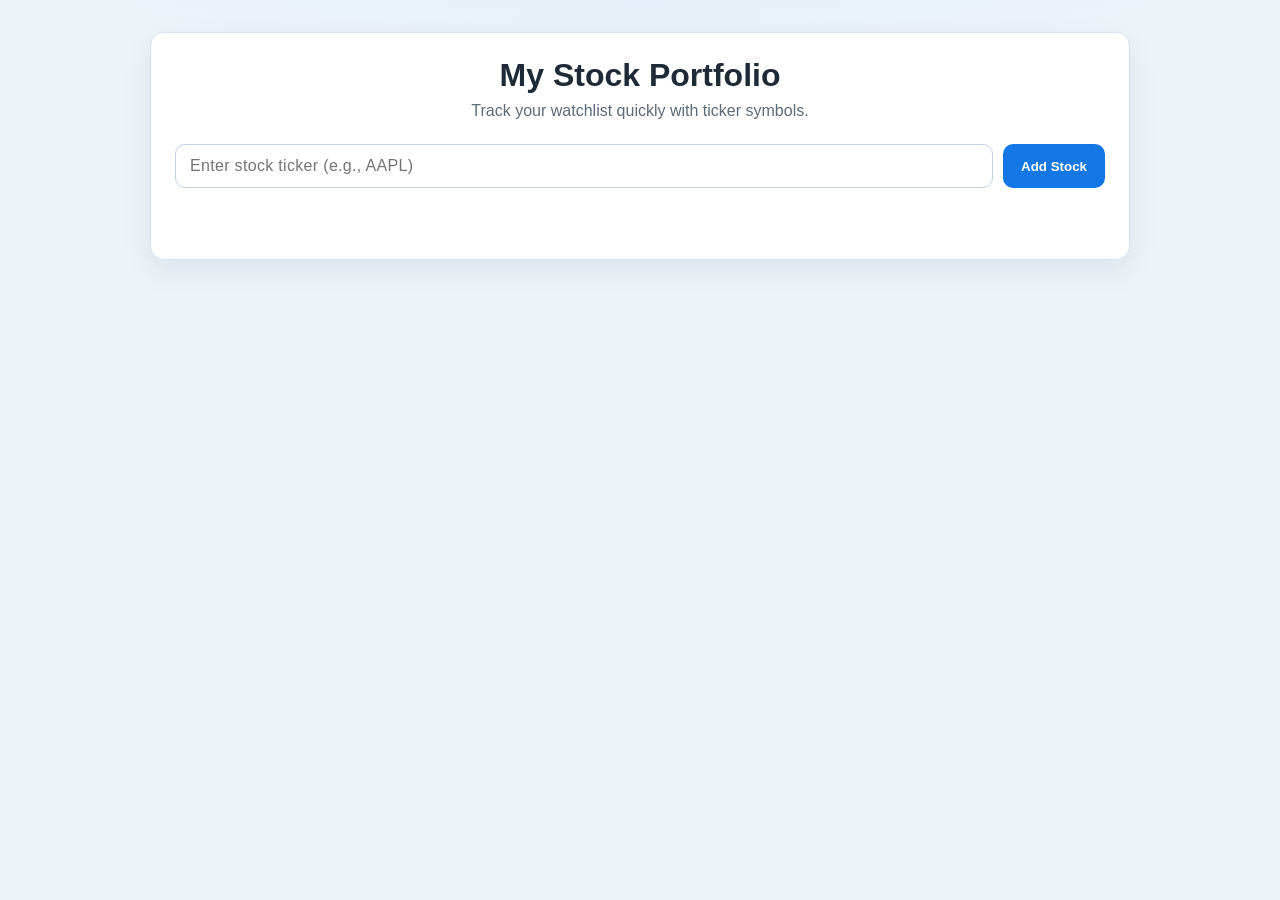
==== index.html @ 28786acb "Rebuild stock tracker page and update project files" ====
<!DOCTYPE html>
<html lang="en">
<head>
    <meta charset="UTF-8">
    <meta name="viewport" content="width=device-width, initial-scale=1.0">
    <title>Stock Tracker</title>
    <link rel="stylesheet" href="style.css">
</head>
<body>
    <main class="page">
        <div class="container">
            <h1>My Stock Portfolio</h1>
            <p class="subtitle">Track your watchlist quickly with ticker symbols.</p>

            <form id="add-stock-form" class="input-container">
                <label class="sr-only" for="stock-ticker-input">Stock ticker</label>
                <input
                    type="text"
                    id="stock-ticker-input"
                    maxlength="8"
                    autocomplete="off"
                    placeholder="Enter stock ticker (e.g., AAPL)"
                >
                <button id="add-stock-btn" type="submit">Add Stock</button>
            </form>

            <p id="form-message" class="form-message" aria-live="polite"></p>
            <div id="stock-list" class="stock-list"></div>
        </div>
    </main>
    <script src="main.js"></script>
</body>
</html>
---- style.css ----
:root {
    --bg: #eef3f8;
    --text: #1f2a37;
    --muted: #5e6b7a;
    --panel: #ffffff;
    --panel-border: #d9e3ee;
    --focus: #1477e6;
    --focus-dark: #0f58ac;
}

* {
    box-sizing: border-box;
}

body {
    margin: 0;
    font-family: "Segoe UI", Tahoma, Geneva, Verdana, sans-serif;
    color: var(--text);
    background:
        radial-gradient(1200px 450px at 50% -200px, #d9e9fb 0%, transparent 70%),
        var(--bg);
}

.page {
    min-height: 100vh;
    padding: 32px 16px;
}

.container {
    max-width: 980px;
    margin: 0 auto;
    padding: 24px;
    background: var(--panel);
    border: 1px solid var(--panel-border);
    border-radius: 14px;
    box-shadow: 0 12px 30px rgba(20, 53, 88, 0.08);
}

h1 {
    margin: 0;
    text-align: center;
}

.subtitle {
    margin: 8px 0 24px;
    text-align: center;
    color: var(--muted);
}

.input-container {
    display: grid;
    grid-template-columns: 1fr auto;
    gap: 10px;
}

#stock-ticker-input {
    width: 100%;
    padding: 12px 14px;
    border: 1px solid #bfd1e2;
    border-radius: 10px;
    font-size: 1rem;
    letter-spacing: 0.02em;
}

#stock-ticker-input:focus {
    outline: 3px solid rgba(20, 119, 230, 0.2);
    border-color: var(--focus);
}

#add-stock-btn {
    border: 0;
    border-radius: 10px;
    padding: 0 18px;
    background: var(--focus);
    color: #fff;
    font-weight: 600;
    cursor: pointer;
}

#add-stock-btn:hover {
    background: var(--focus-dark);
}

.form-message {
    min-height: 1.4em;
    margin: 10px 2px 0;
    color: #9e2f2f;
    font-size: 0.95rem;
}

.stock-list {
    margin-top: 16px;
    display: grid;
    grid-template-columns: repeat(auto-fill, minmax(220px, 1fr));
    gap: 12px;
}

stock-card {
    display: block;
}

.sr-only {
    position: absolute;
    width: 1px;
    height: 1px;
    padding: 0;
    margin: -1px;
    overflow: hidden;
    clip: rect(0, 0, 0, 0);
    white-space: nowrap;
    border: 0;
}

@media (max-width: 640px) {
    .container {
        padding: 18px;
    }

    .input-container {
        grid-template-columns: 1fr;
    }

    #add-stock-btn {
        height: 44px;
    }
}
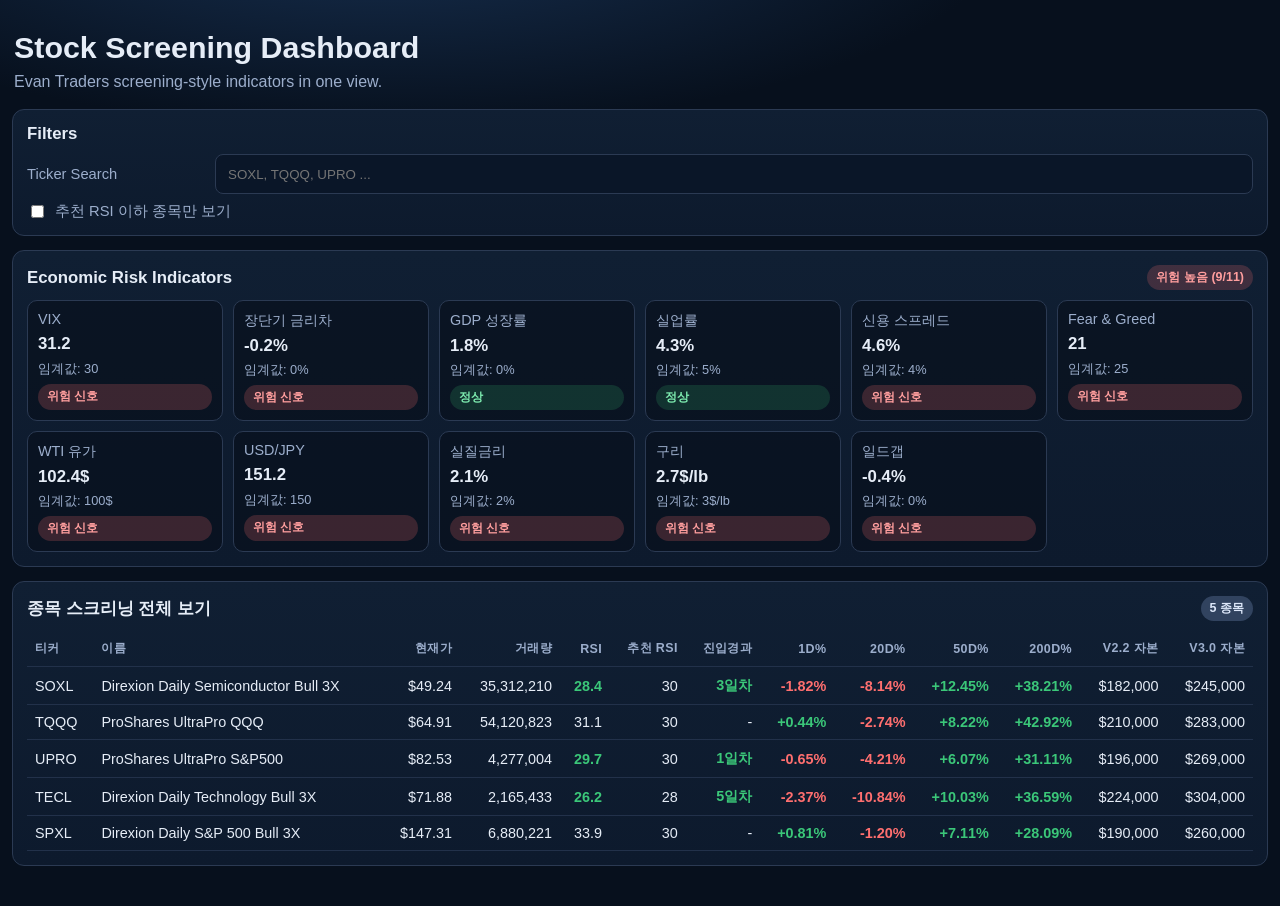
==== commit f55d28b9: "Rebuild screening dashboard and add GitHub Pages deploy workflow" ====
--- a/index.html
+++ b/index.html
@@ -3,30 +3,70 @@
 <head>
     <meta charset="UTF-8">
     <meta name="viewport" content="width=device-width, initial-scale=1.0">
-    <title>Stock Tracker</title>
+    <title>Screening Dashboard</title>
     <link rel="stylesheet" href="style.css">
 </head>
 <body>
     <main class="page">
-        <div class="container">
-            <h1>My Stock Portfolio</h1>
-            <p class="subtitle">Track your watchlist quickly with ticker symbols.</p>
+        <section class="container">
+            <header class="hero">
+                <h1>Stock Screening Dashboard</h1>
+                <p class="subtitle">
+                    Evan Traders screening-style indicators in one view.
+                </p>
+            </header>
 
-            <form id="add-stock-form" class="input-container">
-                <label class="sr-only" for="stock-ticker-input">Stock ticker</label>
-                <input
-                    type="text"
-                    id="stock-ticker-input"
-                    maxlength="8"
-                    autocomplete="off"
-                    placeholder="Enter stock ticker (e.g., AAPL)"
-                >
-                <button id="add-stock-btn" type="submit">Add Stock</button>
-            </form>
+            <section class="panel">
+                <div class="panel-head">
+                    <h2>Filters</h2>
+                </div>
+                <div class="filters">
+                    <label for="ticker-search">Ticker Search</label>
+                    <input id="ticker-search" type="text" placeholder="SOXL, TQQQ, UPRO ...">
+                    <label class="checkbox-wrap" for="entry-only">
+                        <input id="entry-only" type="checkbox">
+                        <span>추천 RSI 이하 종목만 보기</span>
+                    </label>
+                </div>
+            </section>
 
-            <p id="form-message" class="form-message" aria-live="polite"></p>
-            <div id="stock-list" class="stock-list"></div>
-        </div>
+            <section class="panel">
+                <div class="panel-head">
+                    <h2>Economic Risk Indicators</h2>
+                    <span id="risk-summary" class="badge neutral">Loading</span>
+                </div>
+                <div id="risk-grid" class="risk-grid"></div>
+            </section>
+
+            <section class="panel">
+                <div class="panel-head">
+                    <h2>종목 스크리닝 전체 보기</h2>
+                    <span id="row-count" class="badge neutral">0 종목</span>
+                </div>
+                <div class="table-wrap">
+                    <table>
+                        <thead>
+                            <tr>
+                                <th>티커</th>
+                                <th>이름</th>
+                                <th>현재가</th>
+                                <th>거래량</th>
+                                <th>RSI</th>
+                                <th>추천 RSI</th>
+                                <th>진입경과</th>
+                                <th>1D%</th>
+                                <th>20D%</th>
+                                <th>50D%</th>
+                                <th>200D%</th>
+                                <th>V2.2 자본</th>
+                                <th>V3.0 자본</th>
+                            </tr>
+                        </thead>
+                        <tbody id="screening-body"></tbody>
+                    </table>
+                </div>
+            </section>
+        </section>
     </main>
     <script src="main.js"></script>
 </body>
--- a/style.css
+++ b/style.css
@@ -1,11 +1,14 @@
 :root {
-    --bg: #eef3f8;
-    --text: #1f2a37;
-    --muted: #5e6b7a;
-    --panel: #ffffff;
-    --panel-border: #d9e3ee;
-    --focus: #1477e6;
-    --focus-dark: #0f58ac;
+    --bg: #07101d;
+    --bg-soft: #0d1a2d;
+    --card: #111f33;
+    --line: #2b3a53;
+    --text: #e6edf7;
+    --muted: #9caecc;
+    --blue: #47a2ff;
+    --green: #3bc779;
+    --red: #ff6f6f;
+    --amber: #f5c55f;
 }
 
 * {
@@ -17,110 +20,200 @@
     font-family: "Segoe UI", Tahoma, Geneva, Verdana, sans-serif;
     color: var(--text);
     background:
-        radial-gradient(1200px 450px at 50% -200px, #d9e9fb 0%, transparent 70%),
+        radial-gradient(900px 300px at 30% -80px, #173051 0%, transparent 70%),
         var(--bg);
 }
 
 .page {
     min-height: 100vh;
-    padding: 32px 16px;
+    padding: 22px 12px 40px;
 }
 
 .container {
-    max-width: 980px;
+    max-width: 1280px;
     margin: 0 auto;
-    padding: 24px;
-    background: var(--panel);
-    border: 1px solid var(--panel-border);
-    border-radius: 14px;
-    box-shadow: 0 12px 30px rgba(20, 53, 88, 0.08);
+    display: grid;
+    gap: 14px;
+}
+
+.hero {
+    padding: 8px 2px 4px;
 }
 
 h1 {
     margin: 0;
-    text-align: center;
+    font-size: 1.9rem;
 }
 
 .subtitle {
-    margin: 8px 0 24px;
-    text-align: center;
-    color: var(--muted);
-}
-
-.input-container {
-    display: grid;
-    grid-template-columns: 1fr auto;
+    margin: 8px 0 0;
+    color: var(--muted);
+}
+
+.panel {
+    background: linear-gradient(180deg, #101f33 0%, var(--bg-soft) 100%);
+    border: 1px solid var(--line);
+    border-radius: 12px;
+    padding: 14px;
+}
+
+.panel-head {
+    display: flex;
+    justify-content: space-between;
+    align-items: center;
     gap: 10px;
-}
-
-#stock-ticker-input {
+    margin-bottom: 10px;
+}
+
+h2 {
+    margin: 0;
+    font-size: 1.05rem;
+}
+
+.filters {
+    display: grid;
+    gap: 8px;
+    grid-template-columns: 180px 1fr;
+    align-items: center;
+}
+
+label {
+    color: var(--muted);
+    font-size: 0.92rem;
+}
+
+#ticker-search {
+    height: 40px;
+    border: 1px solid var(--line);
+    border-radius: 8px;
+    background: #0a1628;
+    color: var(--text);
+    padding: 0 12px;
+}
+
+.checkbox-wrap {
+    grid-column: 1 / -1;
+    display: inline-flex;
+    align-items: center;
+    gap: 8px;
+}
+
+.risk-grid {
+    display: grid;
+    gap: 10px;
+    grid-template-columns: repeat(auto-fit, minmax(180px, 1fr));
+}
+
+.risk-card {
+    border: 1px solid var(--line);
+    border-radius: 10px;
+    background: rgba(6, 13, 24, 0.56);
+    padding: 10px;
+    display: grid;
+    gap: 6px;
+}
+
+.risk-title {
+    font-size: 0.9rem;
+    color: var(--muted);
+}
+
+.risk-value {
+    font-size: 1.05rem;
+    font-weight: 700;
+}
+
+.risk-threshold {
+    font-size: 0.8rem;
+    color: var(--muted);
+}
+
+.badge {
+    display: inline-block;
+    font-size: 0.78rem;
+    border-radius: 999px;
+    padding: 4px 9px;
+    font-weight: 700;
+}
+
+.badge.neutral {
+    background: #31435f;
+    color: #dce7f9;
+}
+
+.badge.good {
+    background: rgba(59, 199, 121, 0.17);
+    color: #7debaf;
+}
+
+.badge.warn {
+    background: rgba(245, 197, 95, 0.15);
+    color: #f8d987;
+}
+
+.badge.danger {
+    background: rgba(255, 111, 111, 0.2);
+    color: #ff9e9e;
+}
+
+.table-wrap {
+    overflow: auto;
+}
+
+table {
     width: 100%;
-    padding: 12px 14px;
-    border: 1px solid #bfd1e2;
-    border-radius: 10px;
-    font-size: 1rem;
-    letter-spacing: 0.02em;
-}
-
-#stock-ticker-input:focus {
-    outline: 3px solid rgba(20, 119, 230, 0.2);
-    border-color: var(--focus);
-}
-
-#add-stock-btn {
-    border: 0;
-    border-radius: 10px;
-    padding: 0 18px;
-    background: var(--focus);
-    color: #fff;
+    border-collapse: collapse;
+    min-width: 1060px;
+}
+
+th,
+td {
+    border-bottom: 1px solid #22314a;
+    padding: 9px 8px;
+    text-align: right;
+    white-space: nowrap;
+    font-size: 0.9rem;
+}
+
+th:nth-child(1),
+th:nth-child(2),
+td:nth-child(1),
+td:nth-child(2) {
+    text-align: left;
+}
+
+th {
+    color: var(--muted);
+    font-size: 0.78rem;
     font-weight: 600;
-    cursor: pointer;
-}
-
-#add-stock-btn:hover {
-    background: var(--focus-dark);
-}
-
-.form-message {
-    min-height: 1.4em;
-    margin: 10px 2px 0;
-    color: #9e2f2f;
-    font-size: 0.95rem;
-}
-
-.stock-list {
-    margin-top: 16px;
-    display: grid;
-    grid-template-columns: repeat(auto-fill, minmax(220px, 1fr));
-    gap: 12px;
-}
-
-stock-card {
-    display: block;
-}
-
-.sr-only {
-    position: absolute;
-    width: 1px;
-    height: 1px;
-    padding: 0;
-    margin: -1px;
-    overflow: hidden;
-    clip: rect(0, 0, 0, 0);
-    white-space: nowrap;
-    border: 0;
-}
-
-@media (max-width: 640px) {
-    .container {
-        padding: 18px;
+    letter-spacing: 0.03em;
+}
+
+tr:hover td {
+    background: rgba(54, 84, 124, 0.14);
+}
+
+.pos {
+    color: var(--green);
+    font-weight: 600;
+}
+
+.neg {
+    color: var(--red);
+    font-weight: 600;
+}
+
+.entry {
+    color: var(--green);
+    font-weight: 700;
+}
+
+@media (max-width: 760px) {
+    h1 {
+        font-size: 1.5rem;
     }
 
-    .input-container {
+    .filters {
         grid-template-columns: 1fr;
     }
-
-    #add-stock-btn {
-        height: 44px;
-    }
-}
+}
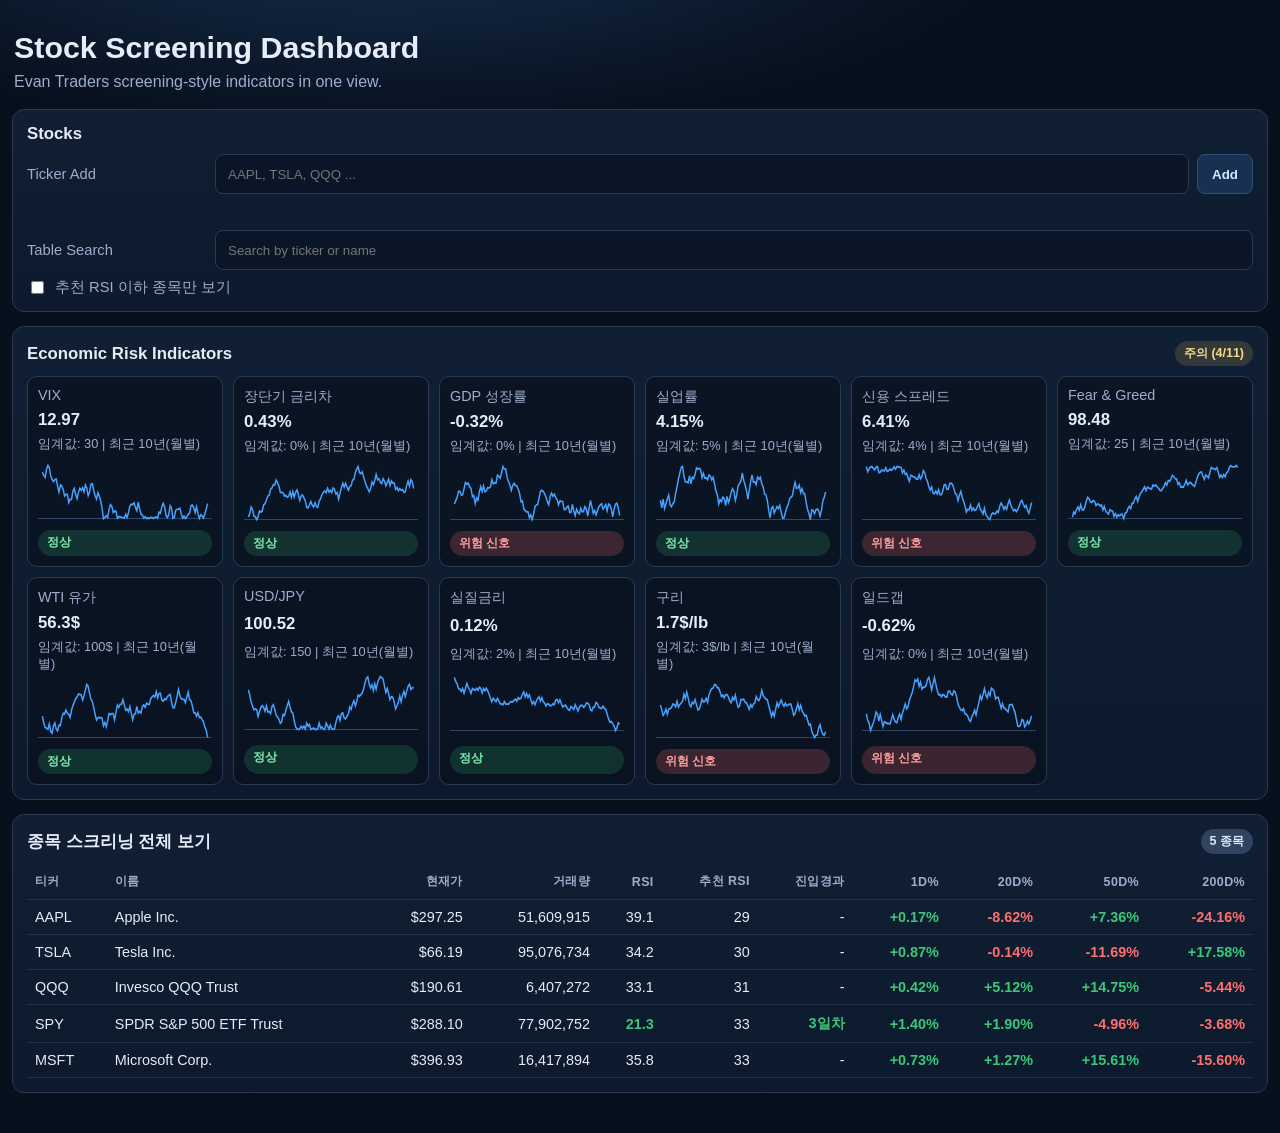
==== commit dc3dd12e: "Add 10-year risk charts, responsive layout, and ticker add flow" ====
--- a/index.html
+++ b/index.html
@@ -18,11 +18,17 @@
 
             <section class="panel">
                 <div class="panel-head">
-                    <h2>Filters</h2>
+                    <h2>Stocks</h2>
                 </div>
                 <div class="filters">
-                    <label for="ticker-search">Ticker Search</label>
-                    <input id="ticker-search" type="text" placeholder="SOXL, TQQQ, UPRO ...">
+                    <label for="ticker-input">Ticker Add</label>
+                    <div class="add-wrap">
+                        <input id="ticker-input" type="text" placeholder="AAPL, TSLA, QQQ ...">
+                        <button id="add-ticker-btn" type="button">Add</button>
+                    </div>
+                    <p id="add-message" class="add-message"></p>
+                    <label for="table-search">Table Search</label>
+                    <input id="table-search" type="text" placeholder="Search by ticker or name">
                     <label class="checkbox-wrap" for="entry-only">
                         <input id="entry-only" type="checkbox">
                         <span>추천 RSI 이하 종목만 보기</span>
@@ -58,8 +64,6 @@
                                 <th>20D%</th>
                                 <th>50D%</th>
                                 <th>200D%</th>
-                                <th>V2.2 자본</th>
-                                <th>V3.0 자본</th>
                             </tr>
                         </thead>
                         <tbody id="screening-body"></tbody>
--- a/style.css
+++ b/style.css
@@ -82,7 +82,8 @@
     font-size: 0.92rem;
 }
 
-#ticker-search {
+#ticker-input,
+#table-search {
     height: 40px;
     border: 1px solid var(--line);
     border-radius: 8px;
@@ -91,6 +92,30 @@
     padding: 0 12px;
 }
 
+.add-wrap {
+    display: grid;
+    grid-template-columns: 1fr auto;
+    gap: 8px;
+}
+
+#add-ticker-btn {
+    border: 1px solid #2f4f77;
+    background: #173152;
+    color: #d6e8ff;
+    border-radius: 8px;
+    padding: 0 14px;
+    font-weight: 600;
+    cursor: pointer;
+}
+
+.add-message {
+    margin: 0;
+    min-height: 20px;
+    grid-column: 2;
+    font-size: 0.84rem;
+    color: var(--muted);
+}
+
 .checkbox-wrap {
     grid-column: 1 / -1;
     display: inline-flex;
@@ -111,6 +136,23 @@
     padding: 10px;
     display: grid;
     gap: 6px;
+}
+
+.risk-chart {
+    width: 100%;
+    height: 64px;
+    display: block;
+}
+
+.risk-chart .line {
+    fill: none;
+    stroke: var(--blue);
+    stroke-width: 2;
+}
+
+.risk-chart .axis {
+    stroke: #385274;
+    stroke-width: 1;
 }
 
 .risk-title {
@@ -216,4 +258,48 @@
     .filters {
         grid-template-columns: 1fr;
     }
-}
+
+    .add-message {
+        grid-column: auto;
+    }
+
+    table,
+    thead,
+    tbody,
+    th,
+    td,
+    tr {
+        display: block;
+    }
+
+    thead {
+        display: none;
+    }
+
+    tbody tr {
+        border: 1px solid #22314a;
+        border-radius: 10px;
+        margin-bottom: 10px;
+        padding: 8px;
+        background: rgba(20, 36, 58, 0.6);
+    }
+
+    td {
+        border-bottom: 1px dashed #22314a;
+        text-align: right;
+        padding: 7px 4px;
+        white-space: normal;
+    }
+
+    td:last-child {
+        border-bottom: 0;
+    }
+
+    td::before {
+        content: attr(data-label);
+        float: left;
+        color: var(--muted);
+        font-size: 0.78rem;
+        margin-right: 8px;
+    }
+}
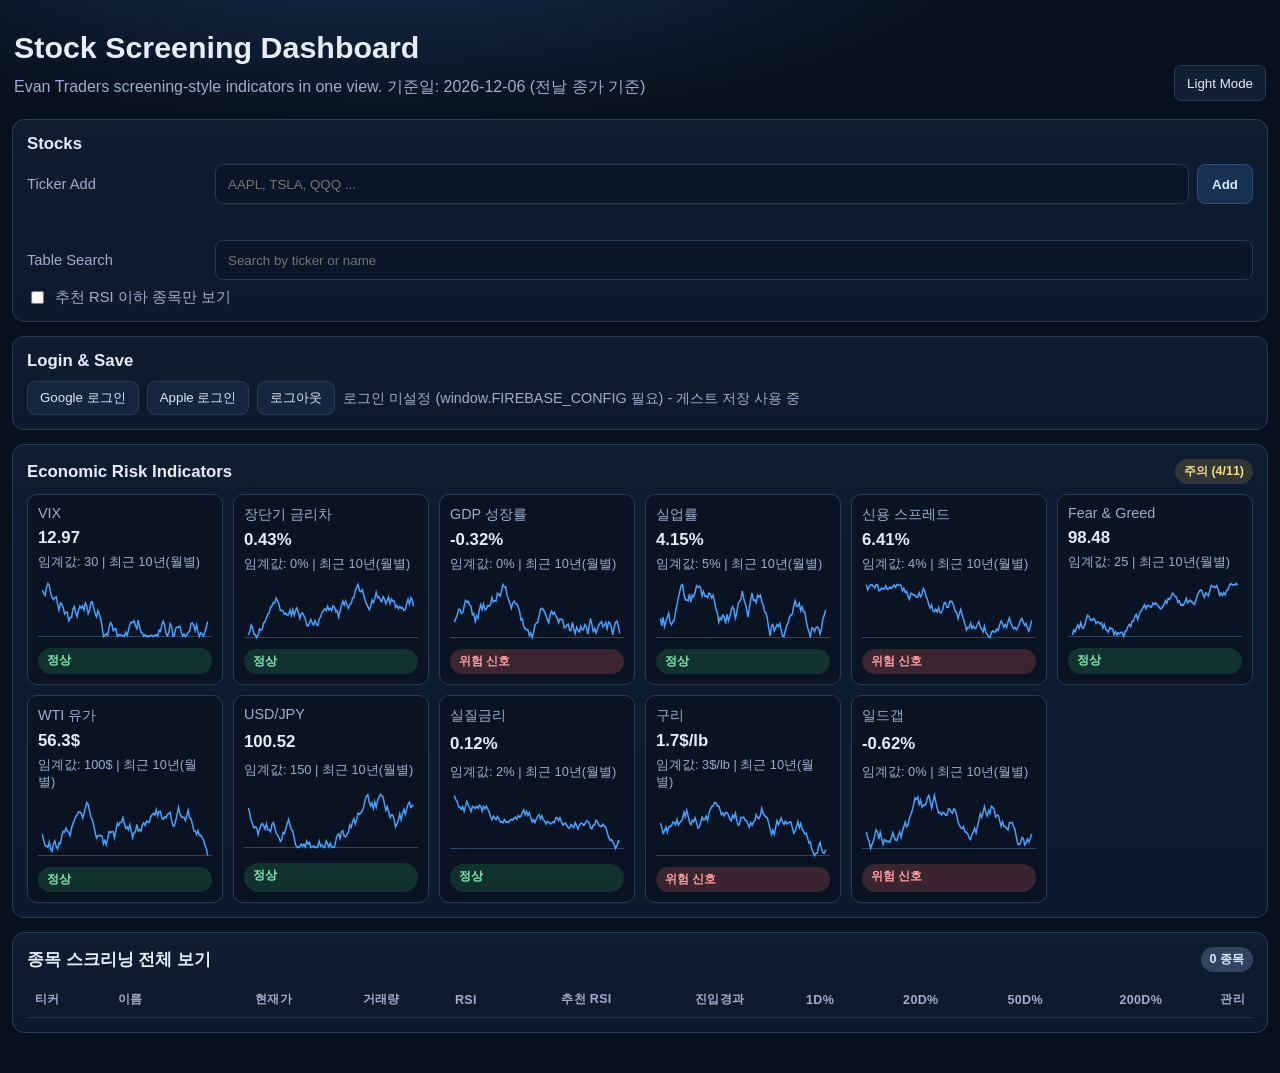
==== commit a549d888: "Add real ticker data flow, user settings, auth UI, and theme toggle" ====
--- a/index.html
+++ b/index.html
@@ -11,9 +11,12 @@
         <section class="container">
             <header class="hero">
                 <h1>Stock Screening Dashboard</h1>
-                <p class="subtitle">
-                    Evan Traders screening-style indicators in one view.
-                </p>
+                <div class="hero-row">
+                    <p id="subtitle-text" class="subtitle">
+                        Evan Traders screening-style indicators in one view. 기준일: 로딩 중
+                    </p>
+                    <button id="theme-toggle-btn" type="button" class="theme-btn">Light Mode</button>
+                </div>
             </header>
 
             <section class="panel">
@@ -33,6 +36,18 @@
                         <input id="entry-only" type="checkbox">
                         <span>추천 RSI 이하 종목만 보기</span>
                     </label>
+                </div>
+            </section>
+
+            <section class="panel">
+                <div class="panel-head">
+                    <h2>Login & Save</h2>
+                </div>
+                <div class="auth-wrap">
+                    <button id="google-login-btn" type="button">Google 로그인</button>
+                    <button id="apple-login-btn" type="button">Apple 로그인</button>
+                    <button id="logout-btn" type="button">로그아웃</button>
+                    <p id="auth-status" class="auth-status">로그인 안됨 (게스트 모드)</p>
                 </div>
             </section>
 
@@ -64,6 +79,7 @@
                                 <th>20D%</th>
                                 <th>50D%</th>
                                 <th>200D%</th>
+                                <th>관리</th>
                             </tr>
                         </thead>
                         <tbody id="screening-body"></tbody>
@@ -72,6 +88,6 @@
             </section>
         </section>
     </main>
-    <script src="main.js"></script>
+    <script type="module" src="main.js"></script>
 </body>
 </html>
--- a/style.css
+++ b/style.css
@@ -11,6 +11,19 @@
     --amber: #f5c55f;
 }
 
+[data-theme="light"] {
+    --bg: #f5f8fc;
+    --bg-soft: #ffffff;
+    --card: #ffffff;
+    --line: #ccd8ea;
+    --text: #18202c;
+    --muted: #617088;
+    --blue: #2e7ed8;
+    --green: #2c9f62;
+    --red: #d85757;
+    --amber: #bf9234;
+}
+
 * {
     box-sizing: border-box;
 }
@@ -40,6 +53,13 @@
     padding: 8px 2px 4px;
 }
 
+.hero-row {
+    display: flex;
+    justify-content: space-between;
+    align-items: center;
+    gap: 12px;
+}
+
 h1 {
     margin: 0;
     font-size: 1.9rem;
@@ -50,8 +70,18 @@
     color: var(--muted);
 }
 
+.theme-btn {
+    border: 1px solid var(--line);
+    background: var(--card);
+    color: var(--text);
+    border-radius: 8px;
+    height: 36px;
+    padding: 0 12px;
+    cursor: pointer;
+}
+
 .panel {
-    background: linear-gradient(180deg, #101f33 0%, var(--bg-soft) 100%);
+    background: linear-gradient(180deg, color-mix(in srgb, var(--bg-soft) 92%, #1d3557 8%) 0%, var(--bg-soft) 100%);
     border: 1px solid var(--line);
     border-radius: 12px;
     padding: 14px;
@@ -108,12 +138,56 @@
     cursor: pointer;
 }
 
+.table-remove-btn {
+    border: 1px solid #7e3540;
+    background: #55242b;
+    color: #ffd4d4;
+    border-radius: 7px;
+    padding: 4px 9px;
+    font-size: 0.8rem;
+    cursor: pointer;
+}
+
+[data-theme="light"] .table-remove-btn {
+    background: #fff1f1;
+    color: #9e3f3f;
+    border-color: #dfa0a0;
+}
+
 .add-message {
     margin: 0;
     min-height: 20px;
     grid-column: 2;
     font-size: 0.84rem;
     color: var(--muted);
+}
+
+.auth-wrap {
+    display: flex;
+    flex-wrap: wrap;
+    gap: 8px;
+    align-items: center;
+}
+
+.auth-wrap button {
+    border: 1px solid var(--line);
+    background: #14263d;
+    color: #dde8f8;
+    border-radius: 8px;
+    height: 34px;
+    padding: 0 12px;
+    cursor: pointer;
+}
+
+[data-theme="light"] .auth-wrap button {
+    background: #edf3fb;
+    color: #1f2d40;
+}
+
+.auth-status {
+    margin: 0;
+    color: var(--muted);
+    font-size: 0.9rem;
 }
 
 .checkbox-wrap {
@@ -255,6 +329,11 @@
         font-size: 1.5rem;
     }
 
+    .hero-row {
+        flex-direction: column;
+        align-items: flex-start;
+    }
+
     .filters {
         grid-template-columns: 1fr;
     }
@@ -302,4 +381,9 @@
         font-size: 0.78rem;
         margin-right: 8px;
     }
-}
+
+    .table-remove-btn {
+        width: 100%;
+        height: 32px;
+    }
+}
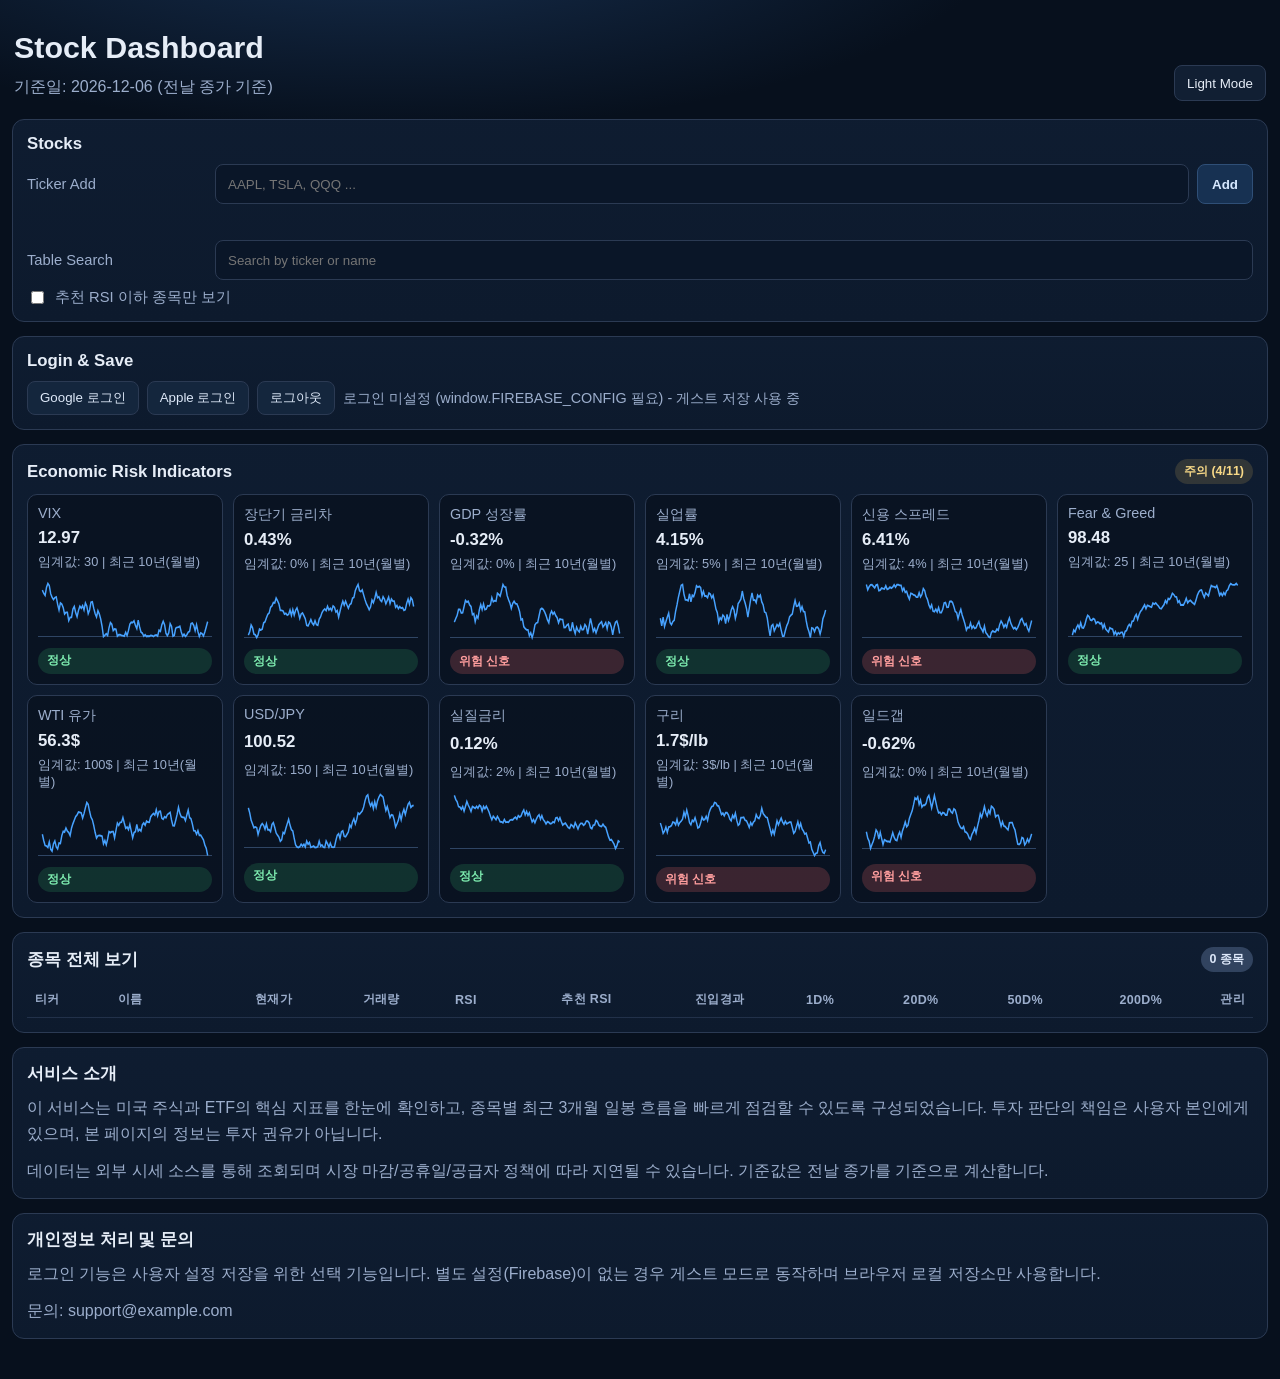
==== commit 11277c12: "Remove screening text, add 3-month daily chart modal, and improve site quality sections" ====
--- a/index.html
+++ b/index.html
@@ -3,17 +3,17 @@
 <head>
     <meta charset="UTF-8">
     <meta name="viewport" content="width=device-width, initial-scale=1.0">
-    <title>Screening Dashboard</title>
+    <title>Stock Dashboard</title>
     <link rel="stylesheet" href="style.css">
 </head>
 <body>
     <main class="page">
         <section class="container">
             <header class="hero">
-                <h1>Stock Screening Dashboard</h1>
+                <h1>Stock Dashboard</h1>
                 <div class="hero-row">
                     <p id="subtitle-text" class="subtitle">
-                        Evan Traders screening-style indicators in one view. 기준일: 로딩 중
+                        기준일: 로딩 중
                     </p>
                     <button id="theme-toggle-btn" type="button" class="theme-btn">Light Mode</button>
                 </div>
@@ -61,7 +61,7 @@
 
             <section class="panel">
                 <div class="panel-head">
-                    <h2>종목 스크리닝 전체 보기</h2>
+                    <h2>종목 전체 보기</h2>
                     <span id="row-count" class="badge neutral">0 종목</span>
                 </div>
                 <div class="table-wrap">
@@ -86,8 +86,43 @@
                     </table>
                 </div>
             </section>
+
+            <section class="panel content-panel">
+                <h2>서비스 소개</h2>
+                <p>
+                    이 서비스는 미국 주식과 ETF의 핵심 지표를 한눈에 확인하고, 종목별 최근 3개월 일봉 흐름을 빠르게 점검할 수 있도록 구성되었습니다.
+                    투자 판단의 책임은 사용자 본인에게 있으며, 본 페이지의 정보는 투자 권유가 아닙니다.
+                </p>
+                <p>
+                    데이터는 외부 시세 소스를 통해 조회되며 시장 마감/공휴일/공급자 정책에 따라 지연될 수 있습니다.
+                    기준값은 전날 종가를 기준으로 계산합니다.
+                </p>
+            </section>
+
+            <section class="panel content-panel">
+                <h2>개인정보 처리 및 문의</h2>
+                <p>
+                    로그인 기능은 사용자 설정 저장을 위한 선택 기능입니다. 별도 설정(Firebase)이 없는 경우 게스트 모드로 동작하며 브라우저 로컬 저장소만 사용합니다.
+                </p>
+                <p>
+                    문의: support@example.com
+                </p>
+            </section>
         </section>
     </main>
+
+    <div id="chart-modal" class="modal hidden" role="dialog" aria-modal="true" aria-labelledby="chart-modal-title">
+        <div class="modal-backdrop" data-close-modal="true"></div>
+        <div class="modal-card">
+            <div class="modal-head">
+                <h3 id="chart-modal-title">3개월 일봉 차트</h3>
+                <button id="chart-modal-close" type="button" class="modal-close-btn">닫기</button>
+            </div>
+            <p id="chart-modal-subtitle" class="modal-subtitle"></p>
+            <svg id="daily-chart-svg" class="daily-chart" viewBox="0 0 860 360" preserveAspectRatio="none"></svg>
+        </div>
+    </div>
+
     <script type="module" src="main.js"></script>
 </body>
 </html>
--- a/style.css
+++ b/style.css
@@ -190,6 +190,12 @@
     font-size: 0.9rem;
 }
 
+.content-panel p {
+    margin: 10px 0 0;
+    color: var(--muted);
+    line-height: 1.65;
+}
+
 .checkbox-wrap {
     grid-column: 1 / -1;
     display: inline-flex;
@@ -324,6 +330,86 @@
     font-weight: 700;
 }
 
+.modal {
+    position: fixed;
+    inset: 0;
+    z-index: 40;
+    display: grid;
+    place-items: center;
+}
+
+.modal.hidden {
+    display: none;
+}
+
+.modal-backdrop {
+    position: absolute;
+    inset: 0;
+    background: rgba(4, 10, 18, 0.66);
+}
+
+.modal-card {
+    position: relative;
+    width: min(940px, 95vw);
+    max-height: 88vh;
+    overflow: auto;
+    border: 1px solid var(--line);
+    border-radius: 12px;
+    background: var(--bg-soft);
+    padding: 14px;
+}
+
+.modal-head {
+    display: flex;
+    justify-content: space-between;
+    align-items: center;
+    gap: 10px;
+}
+
+.modal-head h3 {
+    margin: 0;
+    font-size: 1.05rem;
+}
+
+.modal-close-btn {
+    border: 1px solid var(--line);
+    background: var(--card);
+    color: var(--text);
+    border-radius: 7px;
+    padding: 6px 10px;
+    cursor: pointer;
+}
+
+.modal-subtitle {
+    margin: 8px 0 10px;
+    color: var(--muted);
+    font-size: 0.9rem;
+}
+
+.daily-chart {
+    width: 100%;
+    height: 340px;
+    border: 1px solid var(--line);
+    border-radius: 8px;
+    background: color-mix(in srgb, var(--bg-soft) 85%, #0f1b2f 15%);
+}
+
+.daily-chart .grid {
+    stroke: #3a5072;
+    stroke-width: 1;
+    opacity: 0.6;
+}
+
+.daily-chart .candle-up {
+    stroke: #34be76;
+    stroke-width: 2;
+}
+
+.daily-chart .candle-down {
+    stroke: #f07070;
+    stroke-width: 2;
+}
+
 @media (max-width: 760px) {
     h1 {
         font-size: 1.5rem;
@@ -386,4 +472,8 @@
         width: 100%;
         height: 32px;
     }
-}
+
+    .daily-chart {
+        height: 260px;
+    }
+}
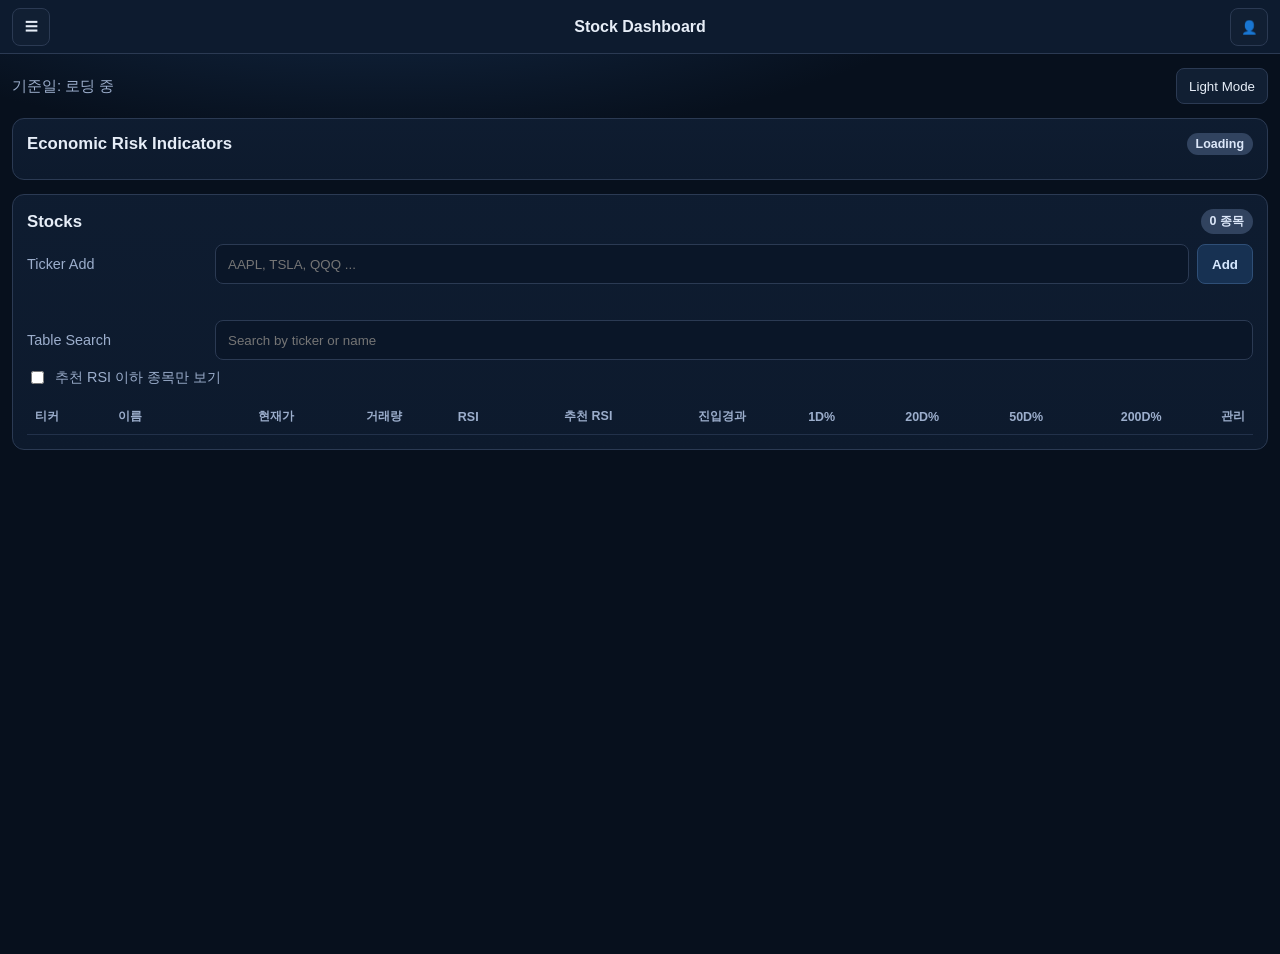
==== commit feab5bdf: "Rework dashboard layout, charts, menu/login modals, and guide page" ====
--- a/index.html
+++ b/index.html
@@ -1,5 +1,5 @@
 <!DOCTYPE html>
-<html lang="en">
+<html lang="ko">
 <head>
     <meta charset="UTF-8">
     <meta name="viewport" content="width=device-width, initial-scale=1.0">
@@ -7,21 +7,36 @@
     <link rel="stylesheet" href="style.css">
 </head>
 <body>
+    <header class="topbar">
+        <button id="menu-toggle-btn" class="icon-btn" aria-label="메뉴 열기">☰</button>
+        <div class="top-title">Stock Dashboard</div>
+        <button id="login-open-btn" class="icon-btn" aria-label="로그인 열기">👤</button>
+    </header>
+
+    <aside id="side-menu" class="side-menu hidden">
+        <a href="index.html">대시보드</a>
+        <a href="guide.html">지표 설명</a>
+    </aside>
+
     <main class="page">
         <section class="container">
             <header class="hero">
-                <h1>Stock Dashboard</h1>
-                <div class="hero-row">
-                    <p id="subtitle-text" class="subtitle">
-                        기준일: 로딩 중
-                    </p>
-                    <button id="theme-toggle-btn" type="button" class="theme-btn">Light Mode</button>
-                </div>
+                <p id="subtitle-text" class="subtitle">기준일: 로딩 중</p>
+                <button id="theme-toggle-btn" type="button" class="theme-btn">Light Mode</button>
             </header>
 
             <section class="panel">
                 <div class="panel-head">
+                    <h2>Economic Risk Indicators</h2>
+                    <span id="risk-summary" class="badge neutral">Loading</span>
+                </div>
+                <div id="risk-grid" class="risk-grid"></div>
+            </section>
+
+            <section class="panel">
+                <div class="panel-head">
                     <h2>Stocks</h2>
+                    <span id="row-count" class="badge neutral">0 종목</span>
                 </div>
                 <div class="filters">
                     <label for="ticker-input">Ticker Add</label>
@@ -36,33 +51,6 @@
                         <input id="entry-only" type="checkbox">
                         <span>추천 RSI 이하 종목만 보기</span>
                     </label>
-                </div>
-            </section>
-
-            <section class="panel">
-                <div class="panel-head">
-                    <h2>Login & Save</h2>
-                </div>
-                <div class="auth-wrap">
-                    <button id="google-login-btn" type="button">Google 로그인</button>
-                    <button id="apple-login-btn" type="button">Apple 로그인</button>
-                    <button id="logout-btn" type="button">로그아웃</button>
-                    <p id="auth-status" class="auth-status">로그인 안됨 (게스트 모드)</p>
-                </div>
-            </section>
-
-            <section class="panel">
-                <div class="panel-head">
-                    <h2>Economic Risk Indicators</h2>
-                    <span id="risk-summary" class="badge neutral">Loading</span>
-                </div>
-                <div id="risk-grid" class="risk-grid"></div>
-            </section>
-
-            <section class="panel">
-                <div class="panel-head">
-                    <h2>종목 전체 보기</h2>
-                    <span id="row-count" class="badge neutral">0 종목</span>
                 </div>
                 <div class="table-wrap">
                     <table>
@@ -86,28 +74,6 @@
                     </table>
                 </div>
             </section>
-
-            <section class="panel content-panel">
-                <h2>서비스 소개</h2>
-                <p>
-                    이 서비스는 미국 주식과 ETF의 핵심 지표를 한눈에 확인하고, 종목별 최근 3개월 일봉 흐름을 빠르게 점검할 수 있도록 구성되었습니다.
-                    투자 판단의 책임은 사용자 본인에게 있으며, 본 페이지의 정보는 투자 권유가 아닙니다.
-                </p>
-                <p>
-                    데이터는 외부 시세 소스를 통해 조회되며 시장 마감/공휴일/공급자 정책에 따라 지연될 수 있습니다.
-                    기준값은 전날 종가를 기준으로 계산합니다.
-                </p>
-            </section>
-
-            <section class="panel content-panel">
-                <h2>개인정보 처리 및 문의</h2>
-                <p>
-                    로그인 기능은 사용자 설정 저장을 위한 선택 기능입니다. 별도 설정(Firebase)이 없는 경우 게스트 모드로 동작하며 브라우저 로컬 저장소만 사용합니다.
-                </p>
-                <p>
-                    문의: support@example.com
-                </p>
-            </section>
         </section>
     </main>
 
@@ -119,7 +85,24 @@
                 <button id="chart-modal-close" type="button" class="modal-close-btn">닫기</button>
             </div>
             <p id="chart-modal-subtitle" class="modal-subtitle"></p>
-            <svg id="daily-chart-svg" class="daily-chart" viewBox="0 0 860 360" preserveAspectRatio="none"></svg>
+            <svg id="daily-chart-svg" class="daily-chart" viewBox="0 0 920 360" preserveAspectRatio="none"></svg>
+            <div id="daily-chart-tip" class="chart-tip hidden"></div>
+        </div>
+    </div>
+
+    <div id="login-modal" class="modal hidden" role="dialog" aria-modal="true" aria-labelledby="login-modal-title">
+        <div class="modal-backdrop" data-close-login="true"></div>
+        <div class="modal-card login-card">
+            <div class="modal-head">
+                <h3 id="login-modal-title">로그인 및 설정 저장</h3>
+                <button id="login-modal-close" type="button" class="modal-close-btn">닫기</button>
+            </div>
+            <p id="auth-status" class="modal-subtitle">로그인 안됨 (게스트 모드)</p>
+            <p class="modal-subtitle">구글로 로그인하면 현재 테마/티커/필터 설정을 저장할 수 있습니다.</p>
+            <div class="auth-wrap">
+                <button id="google-login-btn" type="button">Google로 계속하기</button>
+                <button id="logout-btn" type="button">로그아웃</button>
+            </div>
         </div>
     </div>
 
--- a/style.css
+++ b/style.css
@@ -8,7 +8,6 @@
     --blue: #47a2ff;
     --green: #3bc779;
     --red: #ff6f6f;
-    --amber: #f5c55f;
 }
 
 [data-theme="light"] {
@@ -21,7 +20,6 @@
     --blue: #2e7ed8;
     --green: #2c9f62;
     --red: #d85757;
-    --amber: #bf9234;
 }
 
 * {
@@ -33,13 +31,69 @@
     font-family: "Segoe UI", Tahoma, Geneva, Verdana, sans-serif;
     color: var(--text);
     background:
-        radial-gradient(900px 300px at 30% -80px, #173051 0%, transparent 70%),
+        radial-gradient(900px 320px at 30% -80px, #173051 0%, transparent 70%),
         var(--bg);
+}
+
+.topbar {
+    position: sticky;
+    top: 0;
+    z-index: 30;
+    height: 54px;
+    padding: 8px 12px;
+    display: grid;
+    grid-template-columns: auto 1fr auto;
+    gap: 10px;
+    align-items: center;
+    background: color-mix(in srgb, var(--bg-soft) 88%, #10243d 12%);
+    border-bottom: 1px solid var(--line);
+}
+
+.top-title {
+    text-align: center;
+    font-weight: 700;
+}
+
+.icon-btn {
+    border: 1px solid var(--line);
+    background: var(--card);
+    color: var(--text);
+    border-radius: 8px;
+    width: 38px;
+    height: 38px;
+    cursor: pointer;
+}
+
+.side-menu {
+    position: fixed;
+    top: 58px;
+    left: 12px;
+    width: 190px;
+    z-index: 35;
+    border: 1px solid var(--line);
+    border-radius: 10px;
+    background: var(--bg-soft);
+    padding: 8px;
+    display: grid;
+    gap: 6px;
+}
+
+.side-menu.hidden {
+    display: none;
+}
+
+.side-menu a {
+    text-decoration: none;
+    color: var(--text);
+    font-size: 0.92rem;
+    border: 1px solid var(--line);
+    border-radius: 8px;
+    padding: 8px 10px;
 }
 
 .page {
     min-height: 100vh;
-    padding: 22px 12px 40px;
+    padding: 14px 12px 40px;
 }
 
 .container {
@@ -50,24 +104,16 @@
 }
 
 .hero {
-    padding: 8px 2px 4px;
-}
-
-.hero-row {
     display: flex;
     justify-content: space-between;
     align-items: center;
     gap: 12px;
 }
 
-h1 {
+.subtitle {
     margin: 0;
-    font-size: 1.9rem;
-}
-
-.subtitle {
-    margin: 8px 0 0;
-    color: var(--muted);
+    color: var(--muted);
+    font-size: 0.93rem;
 }
 
 .theme-btn {
@@ -105,11 +151,12 @@
     gap: 8px;
     grid-template-columns: 180px 1fr;
     align-items: center;
+    margin-bottom: 12px;
 }
 
 label {
     color: var(--muted);
-    font-size: 0.92rem;
+    font-size: 0.9rem;
 }
 
 #ticker-input,
@@ -120,6 +167,11 @@
     background: #0a1628;
     color: var(--text);
     padding: 0 12px;
+}
+
+[data-theme="light"] #ticker-input,
+[data-theme="light"] #table-search {
+    background: #f5f8ff;
 }
 
 .add-wrap {
@@ -135,6 +187,171 @@
     border-radius: 8px;
     padding: 0 14px;
     font-weight: 600;
+    cursor: pointer;
+}
+
+.add-message {
+    margin: 0;
+    min-height: 20px;
+    grid-column: 2;
+    font-size: 0.84rem;
+    color: var(--muted);
+}
+
+.checkbox-wrap {
+    grid-column: 1 / -1;
+    display: inline-flex;
+    align-items: center;
+    gap: 8px;
+}
+
+.risk-grid {
+    display: grid;
+    gap: 10px;
+    grid-template-columns: repeat(3, minmax(0, 1fr));
+}
+
+.risk-card {
+    border: 1px solid var(--line);
+    border-radius: 10px;
+    background: rgba(6, 13, 24, 0.56);
+    padding: 10px;
+    display: grid;
+    gap: 7px;
+}
+
+.risk-title {
+    font-size: 0.9rem;
+    color: var(--muted);
+}
+
+.risk-value {
+    font-size: 1.02rem;
+    font-weight: 700;
+}
+
+.chart-wrap {
+    position: relative;
+}
+
+.chart-tip {
+    position: absolute;
+    top: 8px;
+    right: 8px;
+    z-index: 2;
+    border: 1px solid var(--line);
+    background: color-mix(in srgb, var(--bg-soft) 84%, #0d1a2d 16%);
+    color: var(--text);
+    border-radius: 7px;
+    font-size: 0.78rem;
+    padding: 4px 6px;
+}
+
+.chart-tip.hidden {
+    display: none;
+}
+
+.risk-chart,
+.daily-chart {
+    width: 100%;
+    border: 1px solid var(--line);
+    border-radius: 8px;
+    background: color-mix(in srgb, var(--bg-soft) 86%, #0f1b2f 14%);
+}
+
+.risk-chart {
+    height: 150px;
+}
+
+.daily-chart {
+    height: 340px;
+}
+
+.axis-line {
+    stroke: #3a5072;
+    stroke-width: 1;
+}
+
+.line-path {
+    fill: none;
+    stroke: var(--blue);
+    stroke-width: 2;
+}
+
+.axis-text {
+    fill: var(--muted);
+    font-size: 11px;
+}
+
+.crosshair {
+    stroke: #95b8e5;
+    stroke-width: 1;
+    stroke-dasharray: 3 3;
+    opacity: 0;
+}
+
+.badge {
+    display: inline-block;
+    font-size: 0.78rem;
+    border-radius: 999px;
+    padding: 4px 9px;
+    font-weight: 700;
+}
+
+.badge.neutral {
+    background: #31435f;
+    color: #dce7f9;
+}
+
+.badge.good {
+    background: rgba(59, 199, 121, 0.17);
+    color: #7debaf;
+}
+
+.badge.warn {
+    background: rgba(245, 197, 95, 0.15);
+    color: #f8d987;
+}
+
+.badge.danger {
+    background: rgba(255, 111, 111, 0.2);
+    color: #ff9e9e;
+}
+
+.table-wrap {
+    overflow: auto;
+}
+
+table {
+    width: 100%;
+    border-collapse: collapse;
+    min-width: 1060px;
+}
+
+th,
+td {
+    border-bottom: 1px solid #22314a;
+    padding: 9px 8px;
+    text-align: right;
+    white-space: nowrap;
+    font-size: 0.88rem;
+}
+
+th:nth-child(1),
+th:nth-child(2),
+td:nth-child(1),
+td:nth-child(2) {
+    text-align: left;
+}
+
+th {
+    color: var(--muted);
+    font-size: 0.78rem;
+    font-weight: 600;
+}
+
+tr:hover td {
+    background: rgba(54, 84, 124, 0.14);
     cursor: pointer;
 }
 
@@ -148,171 +365,9 @@
     cursor: pointer;
 }
 
-[data-theme="light"] .table-remove-btn {
-    background: #fff1f1;
-    color: #9e3f3f;
-    border-color: #dfa0a0;
-}
-
-.add-message {
-    margin: 0;
-    min-height: 20px;
-    grid-column: 2;
-    font-size: 0.84rem;
-    color: var(--muted);
-}
-
-.auth-wrap {
-    display: flex;
-    flex-wrap: wrap;
-    gap: 8px;
-    align-items: center;
-}
-
-.auth-wrap button {
-    border: 1px solid var(--line);
-    background: #14263d;
-    color: #dde8f8;
-    border-radius: 8px;
-    height: 34px;
-    padding: 0 12px;
-    cursor: pointer;
-}
-
-[data-theme="light"] .auth-wrap button {
-    background: #edf3fb;
-    color: #1f2d40;
-}
-
-.auth-status {
-    margin: 0;
-    color: var(--muted);
-    font-size: 0.9rem;
-}
-
-.content-panel p {
-    margin: 10px 0 0;
-    color: var(--muted);
-    line-height: 1.65;
-}
-
-.checkbox-wrap {
-    grid-column: 1 / -1;
-    display: inline-flex;
-    align-items: center;
-    gap: 8px;
-}
-
-.risk-grid {
-    display: grid;
-    gap: 10px;
-    grid-template-columns: repeat(auto-fit, minmax(180px, 1fr));
-}
-
-.risk-card {
-    border: 1px solid var(--line);
-    border-radius: 10px;
-    background: rgba(6, 13, 24, 0.56);
-    padding: 10px;
-    display: grid;
-    gap: 6px;
-}
-
-.risk-chart {
-    width: 100%;
-    height: 64px;
-    display: block;
-}
-
-.risk-chart .line {
-    fill: none;
-    stroke: var(--blue);
-    stroke-width: 2;
-}
-
-.risk-chart .axis {
-    stroke: #385274;
-    stroke-width: 1;
-}
-
-.risk-title {
-    font-size: 0.9rem;
-    color: var(--muted);
-}
-
-.risk-value {
-    font-size: 1.05rem;
-    font-weight: 700;
-}
-
-.risk-threshold {
-    font-size: 0.8rem;
-    color: var(--muted);
-}
-
-.badge {
-    display: inline-block;
-    font-size: 0.78rem;
-    border-radius: 999px;
-    padding: 4px 9px;
-    font-weight: 700;
-}
-
-.badge.neutral {
-    background: #31435f;
-    color: #dce7f9;
-}
-
-.badge.good {
-    background: rgba(59, 199, 121, 0.17);
-    color: #7debaf;
-}
-
-.badge.warn {
-    background: rgba(245, 197, 95, 0.15);
-    color: #f8d987;
-}
-
-.badge.danger {
-    background: rgba(255, 111, 111, 0.2);
-    color: #ff9e9e;
-}
-
-.table-wrap {
-    overflow: auto;
-}
-
-table {
-    width: 100%;
-    border-collapse: collapse;
-    min-width: 1060px;
-}
-
-th,
-td {
-    border-bottom: 1px solid #22314a;
-    padding: 9px 8px;
-    text-align: right;
-    white-space: nowrap;
-    font-size: 0.9rem;
-}
-
-th:nth-child(1),
-th:nth-child(2),
-td:nth-child(1),
-td:nth-child(2) {
-    text-align: left;
-}
-
-th {
-    color: var(--muted);
-    font-size: 0.78rem;
-    font-weight: 600;
-    letter-spacing: 0.03em;
-}
-
-tr:hover td {
-    background: rgba(54, 84, 124, 0.14);
+.table-remove-btn:disabled {
+    opacity: 0.6;
+    cursor: not-allowed;
 }
 
 .pos {
@@ -350,13 +405,17 @@
 
 .modal-card {
     position: relative;
-    width: min(940px, 95vw);
+    width: min(980px, 95vw);
     max-height: 88vh;
     overflow: auto;
     border: 1px solid var(--line);
     border-radius: 12px;
     background: var(--bg-soft);
     padding: 14px;
+}
+
+.login-card {
+    width: min(460px, 92vw);
 }
 
 .modal-head {
@@ -386,38 +445,36 @@
     font-size: 0.9rem;
 }
 
-.daily-chart {
-    width: 100%;
-    height: 340px;
-    border: 1px solid var(--line);
-    border-radius: 8px;
-    background: color-mix(in srgb, var(--bg-soft) 85%, #0f1b2f 15%);
-}
-
-.daily-chart .grid {
-    stroke: #3a5072;
-    stroke-width: 1;
-    opacity: 0.6;
-}
-
-.daily-chart .candle-up {
-    stroke: #34be76;
-    stroke-width: 2;
-}
-
-.daily-chart .candle-down {
-    stroke: #f07070;
-    stroke-width: 2;
+.auth-wrap {
+    display: flex;
+    gap: 8px;
+    flex-wrap: wrap;
+}
+
+.auth-wrap button {
+    border: 1px solid var(--line);
+    background: #14263d;
+    color: #dde8f8;
+    border-radius: 8px;
+    height: 34px;
+    padding: 0 12px;
+    cursor: pointer;
+}
+
+.content-panel p {
+    margin: 10px 0 0;
+    color: var(--muted);
+    line-height: 1.65;
 }
 
 @media (max-width: 760px) {
-    h1 {
-        font-size: 1.5rem;
-    }
-
-    .hero-row {
+    .hero {
         flex-direction: column;
         align-items: flex-start;
+    }
+
+    .risk-grid {
+        grid-template-columns: 1fr;
     }
 
     .filters {
@@ -446,7 +503,6 @@
         border-radius: 10px;
         margin-bottom: 10px;
         padding: 8px;
-        background: rgba(20, 36, 58, 0.6);
     }
 
     td {
@@ -454,10 +510,6 @@
         text-align: right;
         padding: 7px 4px;
         white-space: normal;
-    }
-
-    td:last-child {
-        border-bottom: 0;
     }
 
     td::before {
@@ -468,9 +520,8 @@
         margin-right: 8px;
     }
 
-    .table-remove-btn {
-        width: 100%;
-        height: 32px;
+    .risk-chart {
+        height: 190px;
     }
 
     .daily-chart {
